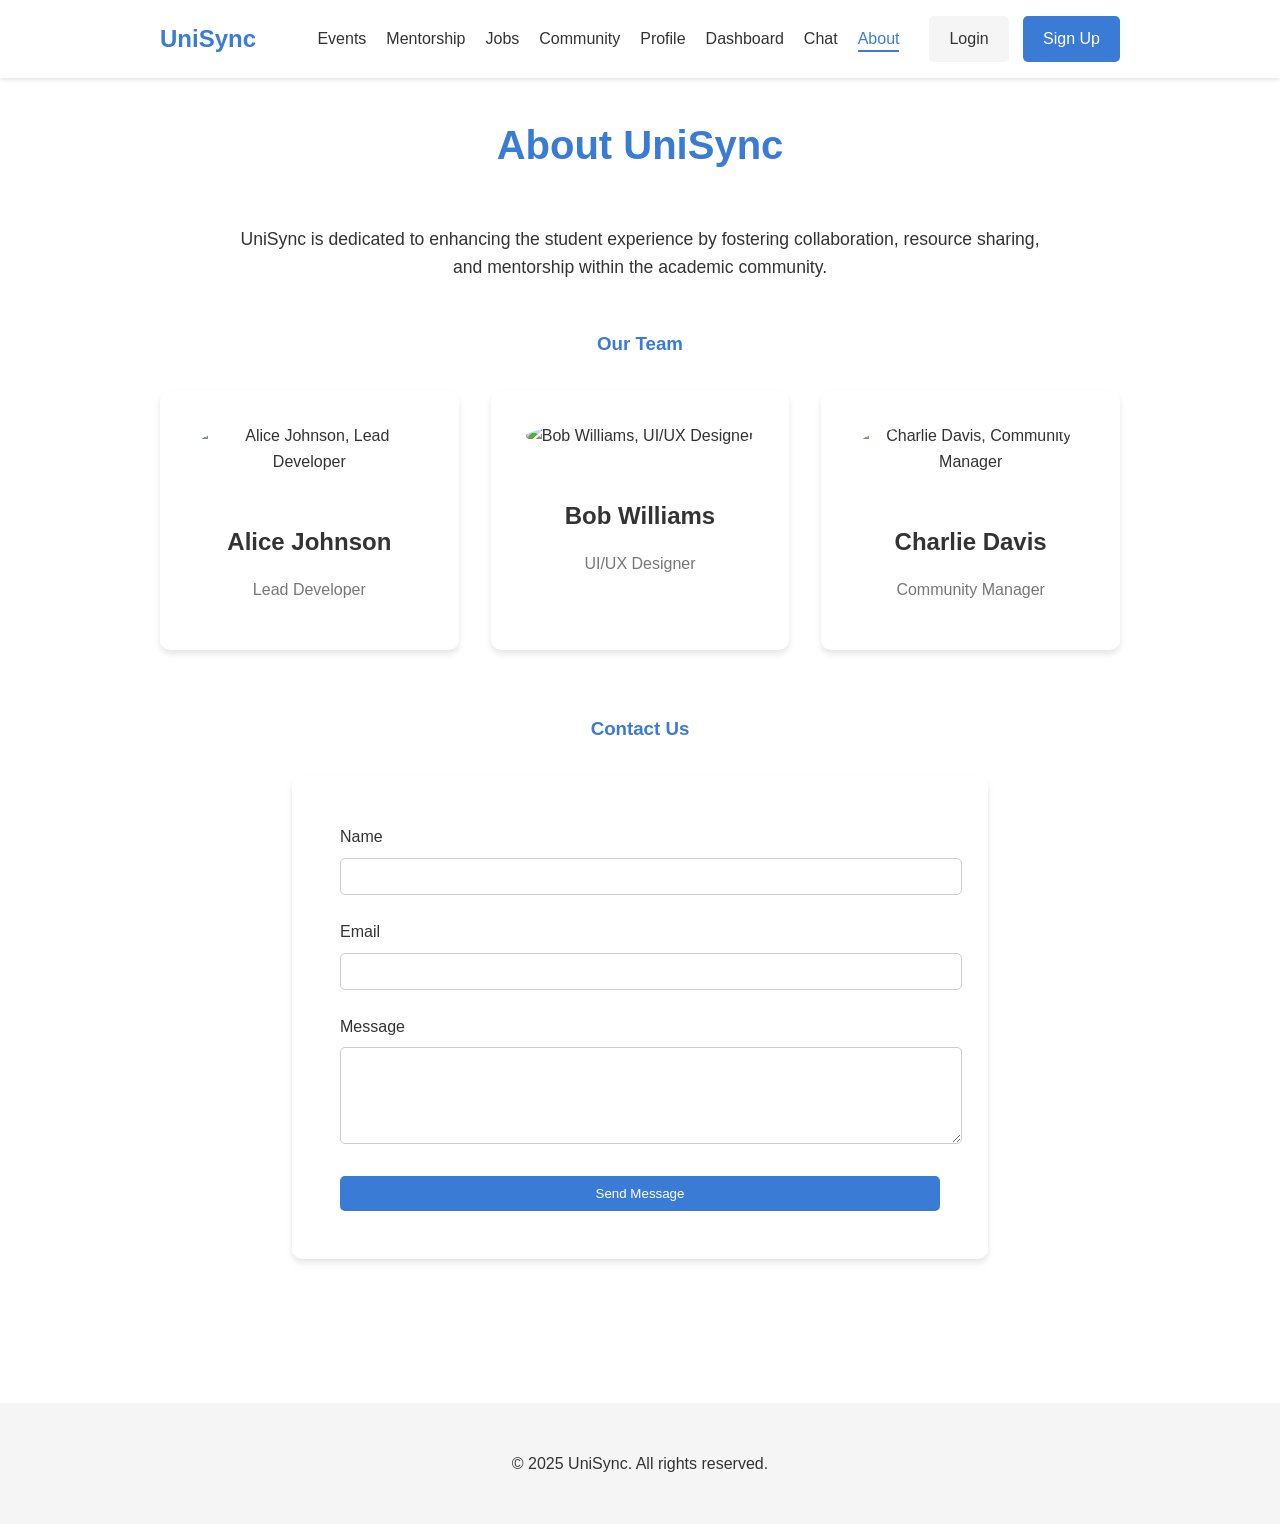
==== about.html @ 7d187633 "firstcommit" ====
<!DOCTYPE html>
<html lang="en">
<head>
    <meta charset="UTF-8">
    <meta name="viewport" content="width=device-width, initial-scale=1.0">
    <meta name="description" content="Learn more about UniSync, our mission, and the team behind the platform. Contact us for any inquiries.">
    <meta name="keywords" content="UniSync, about us, team, contact, mission, vision, student, mentor">
    <title>About Us - UniSync</title>
    <link rel="stylesheet" href="assets/css/style.css">
    <link href="https://fonts.googleapis.com/icon?family=Material+Icons" rel="stylesheet">
</head>
<body>
    <header>
        <nav>
            <div class="container">
                <a href="index.html" class="logo">UniSync</a>
                <div class="nav-right">
                    <div class="hamburger-menu">
                        <div class="line"></div>
                        <div class="line"></div>
                        <div class="line"></div>
                    </div>
                    <ul class="nav-links">
                        <li><a href="events.html">Events</a></li>
                        <li><a href="mentorship.html">Mentorship</a></li>
                        <li><a href="jobs.html">Jobs</a></li>
                        <li><a href="community.html">Community</a></li>
                        <li><a href="profile.html">Profile</a></li>
                        <li><a href="dashboard.html">Dashboard</a></li>
                        <li><a href="chat.html">Chat</a></li>
                        <li><a href="about.html">About</a></li>
                    </ul>
                    <div class="auth-buttons">
                        <a href="login.html" class="btn btn-secondary">Login</a>
                        <a href="signup.html" class="btn btn-primary">Sign Up</a>
                    </div>
                </div>
            </div>
        </nav>
    </header>

    <main>
        <section id="about">
            <div class="container">
                <h2 class="section-title">About UniSync</h2>
                <p class="about-intro">UniSync is dedicated to enhancing the student experience by fostering collaboration, resource sharing, and mentorship within the academic community.</p>

                <div class="team-section">
                    <h3>Our Team</h3>
                    <div class="team-grid">
                        <div class="team-member-card">
                            <img src="https://via.placeholder.com/150" alt="Alice Johnson, Lead Developer">
                            <h4>Alice Johnson</h4>
                            <p>Lead Developer</p>
                        </div>
                        <div class="team-member-card">
                            <img src="https://via.placeholder.com/150" alt="Bob Williams, UI/UX Designer">
                            <h4>Bob Williams</h4>
                            <p>UI/UX Designer</p>
                        </div>
                        <div class="team-member-card">
                            <img src="https://via.placeholder.com/150" alt="Charlie Davis, Community Manager">
                            <h4>Charlie Davis</h4>
                            <p>Community Manager</p>
                        </div>
                    </div>
                </div>

                <div class="contact-section">
                    <h3>Contact Us</h3>
                    <form class="contact-form">
                        <div class="input-group">
                            <label for="contact-name">Name</label>
                            <input type="text" id="contact-name" name="contact-name" required>
                        </div>
                        <div class="input-group">
                            <label for="contact-email">Email</label>
                            <input type="email" id="contact-email" name="contact-email" required>
                        </div>
                        <div class="input-group">
                            <label for="contact-message">Message</label>
                            <textarea id="contact-message" name="contact-message" rows="5" required></textarea>
                        </div>
                        <button type="submit" class="btn btn-primary">Send Message</button>
                    </form>
                </div>
            </div>
        </section>
    </main>

    <footer>
        <div class="container">
            <p>&copy; 2025 UniSync. All rights reserved.</p>
        </div>
    </footer>

    <script src="assets/js/app.js"></script>
</body>
</html>
---- assets/css/style.css ----
:root {
    --primary-color: #3a7bd5;
    --secondary-color: #f5f5f5;
    --text-color: #333;
    --background-color: #fff;
    --container-width: 960px;
}

body {
    font-family: -apple-system, BlinkMacSystemFont, 'Segoe UI', Roboto, Oxygen, Ubuntu, Cantarell, 'Open Sans', 'Helvetica Neue', sans-serif;
    line-height: 1.6;
    color: var(--text-color);
    background-color: var(--background-color);
    margin: 0;
    padding: 0;
}

.container {
    width: var(--container-width);
    max-width: 100%;
    margin: 0 auto;
    padding: 0 20px;
}

header {
    background-color: var(--background-color);
    box-shadow: 0 2px 4px rgba(0,0,0,0.1);
    padding: 1rem 0;
    position: fixed;
    width: 100%;
    top: 0;
    z-index: 1000;
}

header .container {
    display: flex;
    justify-content: space-between;
    align-items: center;
}

.logo {
    font-size: 1.5rem;
    font-weight: bold;
    color: var(--primary-color);
    text-decoration: none;
}

.nav-right {
    display: flex;
    align-items: center;
}

.nav-links {
    list-style: none;
    margin: 0;
    padding: 0;
    display: flex;
}

.nav-links li {
    margin-left: 20px;
}

.nav-links a {
    text-decoration: none;
    color: var(--text-color);
    font-weight: 500;
    position: relative;
    padding-bottom: 5px;
    transition: color 0.3s ease;
}

.nav-links a::after {
    content: '';
    position: absolute;
    bottom: 0;
    left: 0;
    width: 0;
    height: 2px;
    background-color: var(--primary-color);
    transition: width 0.3s ease;
}

.nav-links a:hover::after, .nav-links a.active::after {
    width: 100%;
}

.nav-links a:hover, .nav-links a.active {
    color: var(--primary-color);
}

.auth-buttons {
    margin-left: 20px;
}

.auth-buttons .btn {
    margin-left: 10px;
}

.btn {
    padding: 10px 20px;
    border: none;
    border-radius: 5px;
    cursor: pointer;
    font-weight: 500;
    text-decoration: none;
    display: inline-block;
    transition: background-color 0.3s ease, color 0.3s ease;
}

.btn-primary {
    background-color: var(--primary-color);
    color: #fff;
}

.btn-primary:hover {
    background-color: #2a5a9a;
}

.btn-secondary {
    background-color: var(--secondary-color);
    color: var(--text-color);
}

.btn-secondary:hover {
    background-color: #e0e0e0;
}

#hero {
    background: linear-gradient(to right, #3a7bd5, #00d2ff);
    color: #fff;
    text-align: center;
    padding: 150px 0 100px;
    margin-top: 70px; /* To offset the fixed header */
}

#hero h1 {
    font-size: 3rem;
    margin-bottom: 1rem;
}

#hero p {
    font-size: 1.2rem;
    margin-bottom: 2rem;
}

.btn-hero {
    padding: 12px 25px;
    font-size: 1.1rem;
}

#features, #events, #mentorship, #jobs, #community, #profile, #dashboard, #chat, #about, #testimonials, #cta {
    padding: 80px 0;
}

.section-title {
    text-align: center;
    font-size: 2.5rem;
    margin-bottom: 3rem;
    color: var(--primary-color);
}

.features-grid {
    display: grid;
    grid-template-columns: repeat(auto-fit, minmax(250px, 1fr));
    gap: 2rem;
}

.feature-card {
    background-color: #fff;
    border-radius: 10px;
    padding: 2rem;
    text-align: center;
    box-shadow: 0 4px 6px rgba(0,0,0,0.1);
    transition: transform 0.3s ease, box-shadow 0.3s ease;
}

.feature-card:hover {
    transform: translateY(-5px);
    box-shadow: 0 6px 12px rgba(0,0,0,0.15);
}

.feature-card .material-icons {
    font-size: 3rem;
    color: var(--primary-color);
    margin-bottom: 1rem;
}

.feature-card h3 {
    font-size: 1.5rem;
    margin-bottom: 0.5rem;
}

.filter-bar {
    margin-bottom: 2rem;
    text-align: center;
}

.filter-bar label {
    font-weight: 500;
    margin-right: 10px;
}

.filter-bar select {
    padding: 8px 12px;
    border-radius: 5px;
    border: 1px solid #ccc;
}

.events-grid {
    display: grid;
    gap: 2rem;
}

.event-card {
    background-color: #fff;
    border-radius: 10px;
    display: flex;
    box-shadow: 0 4px 6px rgba(0,0,0,0.1);
    overflow: hidden;
    transition: transform 0.3s ease, box-shadow 0.3s ease;
}

.event-card:hover {
    transform: translateY(-5px);
    box-shadow: 0 6px 12px rgba(0,0,0,0.15);
}

.event-date {
    background-color: var(--primary-color);
    color: #fff;
    text-align: center;
    padding: 1.5rem;
    display: flex;
    flex-direction: column;
    justify-content: center;
    align-items: center;
}

.event-date .month {
    font-size: 1rem;
    font-weight: bold;
    text-transform: uppercase;
}

.event-date .day {
    font-size: 2.5rem;
    font-weight: bold;
}

.event-details {
    padding: 1.5rem;
}

.event-details h3 {
    font-size: 1.5rem;
    margin-top: 0;
    margin-bottom: 0.5rem;
}

.event-details .event-meta {
    font-size: 0.9rem;
    color: #777;
    margin-bottom: 1rem;
}

.event-details p {
    margin-bottom: 1rem;
}

.mentorship-grid {
    display: grid;
    grid-template-columns: repeat(auto-fit, minmax(300px, 1fr));
    gap: 2rem;
}

.mentor-card {
    background-color: #fff;
    border-radius: 10px;
    padding: 2rem;
    text-align: center;
    box-shadow: 0 4px 6px rgba(0,0,0,0.1);
    transition: transform 0.3s ease, box-shadow 0.3s ease;
}

.mentor-card:hover {
    transform: translateY(-5px);
    box-shadow: 0 6px 12px rgba(0,0,0,0.15);
}

.mentor-card img {
    width: 120px;
    height: 120px;
    border-radius: 50%;
    object-fit: cover;
    margin-bottom: 1rem;
}

.mentor-card h3 {
    font-size: 1.5rem;
    margin-bottom: 0.5rem;
}

.mentor-card .mentor-role {
    font-size: 1rem;
    font-weight: 500;
    color: var(--primary-color);
    margin-bottom: 1rem;
}

.mentor-card .mentor-bio {
    font-size: 0.9rem;
    color: #777;
    margin-bottom: 1rem;
}

.mentor-skills {
    display: flex;
    flex-wrap: wrap;
    justify-content: center;
    gap: 5px;
    margin-bottom: 1.5rem;
}

.mentor-skills span {
    background-color: var(--secondary-color);
    color: var(--primary-color);
    padding: 5px 15px;
    border-radius: 20px;
    font-size: 0.8rem;
    font-weight: 500;
}

.jobs-list {
    display: grid;
    gap: 1rem;
}

.job-item {
    background-color: #fff;
    border-radius: 10px;
    padding: 1.5rem;
    display: flex;
    justify-content: space-between;
    align-items: center;
    box-shadow: 0 4px 6px rgba(0,0,0,0.1);
    transition: transform 0.3s ease, box-shadow 0.3s ease;
}

.job-item:hover {
    transform: translateY(-5px);
    box-shadow: 0 6px 12px rgba(0,0,0,0.15);
}

.job-info h3 {
    font-size: 1.2rem;
    margin: 0;
}

.job-info .job-company {
    font-weight: 500;
    color: var(--primary-color);
}

.job-info .job-location {
    color: #777;
}

.job-description {
    background-color: #fafafa;
    padding: 1.5rem;
    border-radius: 0 0 10px 10px;
    display: none;
    margin-top: -10px;
    box-shadow: 0 4px 6px rgba(0,0,0,0.1) inset;
}

.job-description h4 {
    font-size: 1.2rem;
    color: var(--primary-color);
    margin-top: 0;
    margin-bottom: 1rem;
}

.job-description ul {
    list-style-position: inside;
    padding-left: 0;
}

.apply-btn {
    margin-top: 1rem;
}

#community {
    text-align: center;
}

#community p {
    font-size: 1.2rem;
    margin-bottom: 2rem;
}

.login-container {
    display: flex;
    justify-content: center;
    align-items: center;
    min-height: 100vh;
    background: linear-gradient(to right, #3a7bd5, #00d2ff);
    padding: 2rem 0;
}

.login-box {
    background-color: #fff;
    padding: 3rem;
    border-radius: 10px;
    box-shadow: 0 10px 20px rgba(0,0,0,0.2);
    text-align: center;
    width: 500px;
    max-width: 90%;
}

.login-box h2 {
    margin-top: 0;
    margin-bottom: 2rem;
    color: var(--primary-color);
}

.input-group {
    margin-bottom: 1.5rem;
    text-align: left;
}

.input-group label {
    display: block;
    margin-bottom: 0.5rem;
    font-weight: 500;
}

.input-group input, .input-group select {
    width: 100%;
    padding: 10px;
    border-radius: 5px;
    border: 1px solid #ccc;
}

.signup-link {
    margin-top: 2rem;
}

#profile .profile-header {
    display: flex;
    align-items: center;
    margin-bottom: 2rem;
}

#profile .profile-pic {
    width: 150px;
    height: 150px;
    border-radius: 50%;
    object-fit: cover;
    margin-right: 2rem;
}

#profile .profile-info h1 {
    margin: 0;
    font-size: 2.5rem;
}

#profile .profile-info p {
    font-size: 1.2rem;
    color: #777;
    margin: 0;
}

#profile .profile-details h2 {
    font-size: 2rem;
    color: var(--primary-color);
    margin-top: 2rem;
    margin-bottom: 1rem;
    border-bottom: 2px solid var(--primary-color);
    padding-bottom: 0.5rem;
}

#profile .interests-list {
    list-style: none;
    padding: 0;
    display: flex;
    flex-wrap: wrap;
}

#profile .interests-list li {
    background-color: var(--secondary-color);
    color: var(--primary-color);
    padding: 5px 15px;
    border-radius: 20px;
    margin-right: 10px;
    margin-bottom: 10px;
    font-weight: 500;
}

/* Community Page */
.community-grid {
    display: grid;
    grid-template-columns: repeat(auto-fit, minmax(300px, 1fr));
    gap: 2rem;
}

.community-card {
    background-color: #fff;
    border-radius: 10px;
    padding: 2rem;
    text-align: center;
    box-shadow: 0 4px 6px rgba(0,0,0,0.1);
    transition: transform 0.3s ease, box-shadow 0.3s ease;
}

.community-card:hover {
    transform: translateY(-5px);
    box-shadow: 0 6px 12px rgba(0,0,0,0.15);
}

.community-icon .material-icons {
    font-size: 3rem;
    color: var(--primary-color);
    margin-bottom: 1rem;
}

.community-details h3 {
    font-size: 1.5rem;
    margin-bottom: 0.5rem;
}

.community-details p {
    font-size: 0.9rem;
    color: #777;
    margin-bottom: 1rem;
}

.community-tags {
    display: flex;
    flex-wrap: wrap;
    justify-content: center;
    gap: 5px;
    margin-top: 1rem;
}

.community-tags span {
    background-color: var(--secondary-color);
    color: var(--primary-color);
    padding: 5px 10px;
    border-radius: 15px;
    font-size: 0.75rem;
}

/* Dashboard Page */
#dashboard .dashboard-grid {
    display: grid;
    grid-template-columns: 2fr 1fr;
    gap: 2rem;
}

#dashboard .dashboard-section {
    background-color: #fff;
    padding: 2rem;
    border-radius: 10px;
    box-shadow: 0 4px 6px rgba(0,0,0,0.1);
    margin-bottom: 2rem;
}

#dashboard .dashboard-section h3 {
    color: var(--primary-color);
    margin-top: 0;
    margin-bottom: 1.5rem;
    border-bottom: 2px solid var(--primary-color);
    padding-bottom: 0.5rem;
}

#dashboard .feed-post {
    margin-bottom: 1.5rem;
    padding-bottom: 1.5rem;
    border-bottom: 1px solid #eee;
}

#dashboard .feed-post:last-child {
    border-bottom: none;
    margin-bottom: 0;
    padding-bottom: 0;
}

#dashboard .feed-post h4 {
    margin-top: 0;
    margin-bottom: 0.5rem;
    font-size: 1.2rem;
}

#dashboard .feed-post .post-meta {
    font-size: 0.8rem;
    color: #777;
}

#dashboard .mentor-card {
    display: flex;
    align-items: center;
    margin-bottom: 1rem;
}

#dashboard .mentor-card img {
    width: 50px;
    height: 50px;
    border-radius: 50%;
    object-fit: cover;
    margin-right: 1rem;
}

#dashboard .mentor-card h4 {
    margin: 0;
    font-size: 1.1rem;
}

#dashboard .mentor-card p {
    margin: 0;
    font-size: 0.9rem;
    color: #777;
}

#dashboard .btn-small {
    padding: 5px 10px;
    font-size: 0.8rem;
}

#dashboard .event-list li {
    margin-bottom: 1rem;
}

#dashboard .event-list h4 {
    margin: 0;
    font-size: 1.1rem;
}

#dashboard .event-list p {
    margin: 0;
    font-size: 0.9rem;
    color: #777;
}

#dashboard .leaderboard-list li {
    margin-bottom: 0.5rem;
    font-weight: 500;
}

/* Chat Page */
#chat .chat-container {
    display: flex;
    height: 70vh;
    border: 1px solid #eee;
    border-radius: 10px;
    overflow: hidden;
    box-shadow: 0 4px 6px rgba(0,0,0,0.1);
}

#chat .chat-sidebar {
    width: 300px;
    border-right: 1px solid #eee;
    background-color: #f9f9f9;
    padding: 1.5rem;
    overflow-y: auto;
}

#chat .chat-sidebar h3 {
    margin-top: 0;
    color: var(--primary-color);
    border-bottom: 1px solid #eee;
    padding-bottom: 1rem;
    margin-bottom: 1.5rem;
}

#chat .conversation-list {
    list-style: none;
    padding: 0;
    margin: 0;
}

#chat .conversation-list li {
    display: flex;
    align-items: center;
    padding: 10px;
    border-radius: 5px;
    margin-bottom: 10px;
    cursor: pointer;
    transition: background-color 0.3s ease;
}

#chat .conversation-list li:hover, #chat .conversation-list li.active {
    background-color: var(--secondary-color);
}

#chat .conversation-list img {
    width: 40px;
    height: 40px;
    border-radius: 50%;
    object-fit: cover;
    margin-right: 10px;
}

#chat .conversation-info h4 {
    margin: 0;
    font-size: 1rem;
}

#chat .conversation-info p {
    margin: 0;
    font-size: 0.8rem;
    color: #777;
}

#chat .chat-main {
    flex-grow: 1;
    display: flex;
    flex-direction: column;
}

#chat .chat-header {
    display: flex;
    align-items: center;
    padding: 1rem 1.5rem;
    border-bottom: 1px solid #eee;
    background-color: #fff;
}

#chat .chat-header img {
    width: 40px;
    height: 40px;
    border-radius: 50%;
    object-fit: cover;
    margin-right: 10px;
}

#chat .chat-header h4 {
    margin: 0;
    font-size: 1.2rem;
}

#chat .chat-messages {
    flex-grow: 1;
    padding: 1.5rem;
    overflow-y: auto;
    background-color: #fdfdfd;
}

#chat .message {
    margin-bottom: 1rem;
    display: flex;
    flex-direction: column;
}

#chat .message p {
    background-color: var(--secondary-color);
    padding: 10px 15px;
    border-radius: 15px;
    max-width: 70%;
    margin: 0;
}

#chat .message.received p {
    background-color: #e0e0e0;
    align-self: flex-start;
}

#chat .message.sent p {
    background-color: var(--primary-color);
    color: #fff;
    align-self: flex-end;
}

#chat .message .timestamp {
    font-size: 0.7rem;
    color: #999;
    margin-top: 5px;
    align-self: flex-end;
}

#chat .message.received .timestamp {
    align-self: flex-start;
}

#chat .chat-input {
    display: flex;
    padding: 1rem 1.5rem;
    border-top: 1px solid #eee;
    background-color: #fff;
}

#chat .chat-input input {
    flex-grow: 1;
    padding: 10px;
    border: 1px solid #ccc;
    border-radius: 20px;
    margin-right: 10px;
}

#chat .chat-input button {
    border-radius: 20px;
}

/* About Page */
#about .about-intro {
    font-size: 1.1rem;
    text-align: center;
    margin-bottom: 3rem;
    max-width: 800px;
    margin-left: auto;
    margin-right: auto;
}

#about .team-section h3, #about .contact-section h3 {
    color: var(--primary-color);
    margin-bottom: 2rem;
    text-align: center;
}

#about .team-grid {
    display: grid;
    grid-template-columns: repeat(auto-fit, minmax(250px, 1fr));
    gap: 2rem;
    margin-bottom: 4rem;
}

#about .team-member-card {
    background-color: #fff;
    padding: 2rem;
    border-radius: 10px;
    box-shadow: 0 4px 6px rgba(0,0,0,0.1);
    text-align: center;
}

#about .team-member-card img {
    width: 120px;
    height: 120px;
    border-radius: 50%;
    object-fit: cover;
    margin-bottom: 1rem;
}

#about .team-member-card h4 {
    font-size: 1.5rem;
    margin-bottom: 0.5rem;
}

#about .team-member-card p {
    color: #777;
}

#about .contact-form {
    max-width: 600px;
    margin: 0 auto;
    background-color: #fff;
    padding: 3rem;
    border-radius: 10px;
    box-shadow: 0 4px 6px rgba(0,0,0,0.1);
}

#about .contact-form .input-group {
    margin-bottom: 1.5rem;
}

#about .contact-form label {
    display: block;
    margin-bottom: 0.5rem;
    font-weight: 500;
}

#about .contact-form input, #about .contact-form textarea {
    width: 100%;
    padding: 10px;
    border-radius: 5px;
    border: 1px solid #ccc;
}

#about .contact-form textarea {
    resize: vertical;
}

#about .contact-form button {
    width: 100%;
}

footer {
    background-color: var(--secondary-color);
    text-align: center;
    padding: 2rem 0;
    margin-top: 4rem;
}

/* Testimonials Section */
#testimonials {
    background-color: var(--secondary-color);
}

.testimonial-grid {
    display: grid;
    grid-template-columns: repeat(auto-fit, minmax(300px, 1fr));
    gap: 2rem;
}

.testimonial-card {
    background-color: #fff;
    padding: 2rem;
    border-radius: 10px;
    box-shadow: 0 4px 6px rgba(0,0,0,0.1);
    text-align: center;
}

.testimonial-card p {
    font-style: italic;
    margin-bottom: 1rem;
}

.testimonial-author {
    font-weight: 500;
    color: var(--primary-color);
}

/* CTA Section */
#cta {
    text-align: center;
    background: linear-gradient(to right, #3a7bd5, #00d2ff);
    color: #fff;
}

#cta .section-title {
    color: #fff;
}

#cta .btn-large {
    padding: 15px 30px;
    font-size: 1.2rem;
}

/* Responsive Design */
@media (max-width: 768px) {
    .nav-links {
        display: none;
    }

    .nav-right {
        width: 100%;
        justify-content: flex-end;
    }

    .auth-buttons {
        display: none; /* Hide login/signup buttons in mobile nav to save space */
    }

    .hamburger-menu {
        display: block;
        cursor: pointer;
    }

    .hamburger-menu .line {
        width: 25px;
        height: 3px;
        background-color: var(--text-color);
        margin: 5px 0;
    }

    .nav-links.active {
        display: flex;
        flex-direction: column;
        position: absolute;
        top: 70px;
        left: 0;
        background-color: #fff;
        width: 100%;
        padding: 1rem 0;
        box-shadow: 0 2px 4px rgba(0,0,0,0.1);
    }

    .nav-links.active li {
        margin: 10px 20px;
    }

    #hero h1 {
        font-size: 2.5rem;
    }

    .features-grid, .events-grid, .mentorship-grid, .jobs-list, .community-grid, .team-grid, .testimonial-grid {
        grid-template-columns: 1fr;
    }

    .event-card {
        flex-direction: column;
    }

    #profile .profile-header {
        flex-direction: column;
        text-align: center;
    }

    #profile .profile-pic {
        margin-right: 0;
        margin-bottom: 1rem;
    }

    #dashboard .dashboard-grid {
        grid-template-columns: 1fr;
    }

    #chat .chat-container {
        flex-direction: column;
        height: auto;
    }

    #chat .chat-sidebar {
        width: 100%;
        border-right: none;
        border-bottom: 1px solid #eee;
    }

    #chat .chat-main {
        height: 50vh;
    }
}
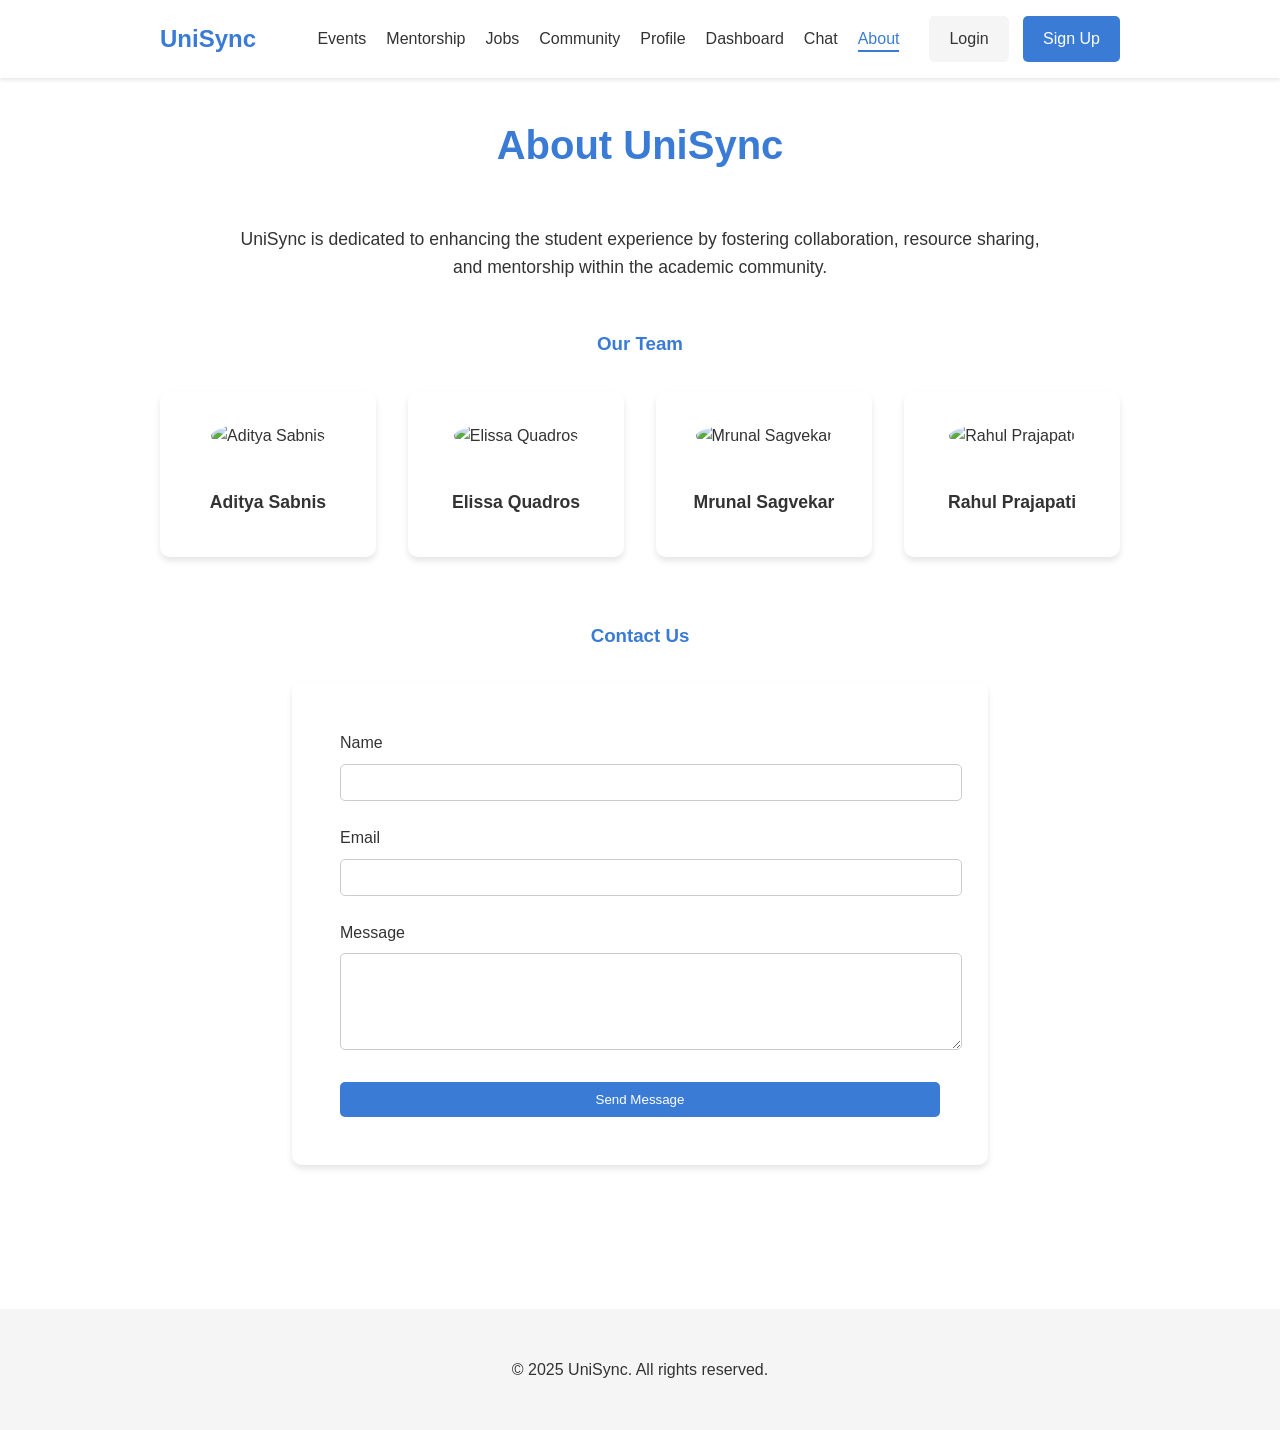
==== commit 8afdeade: "About_Names" ====
--- a/about.html
+++ b/about.html
@@ -49,19 +49,20 @@
                     <h3>Our Team</h3>
                     <div class="team-grid">
                         <div class="team-member-card">
-                            <img src="https://via.placeholder.com/150" alt="Alice Johnson, Lead Developer">
-                            <h4>Alice Johnson</h4>
-                            <p>Lead Developer</p>
+                            <img src="https://placehold.co/50x50/e0e0e0/333333?text=A" alt="Aditya Sabnis">
+                            <h4>Aditya Sabnis</h4>
                         </div>
                         <div class="team-member-card">
-                            <img src="https://via.placeholder.com/150" alt="Bob Williams, UI/UX Designer">
-                            <h4>Bob Williams</h4>
-                            <p>UI/UX Designer</p>
+                            <img src="https://placehold.co/50x50/e0e0e0/333333?text=E" alt="Elissa Quadros">
+                            <h4>Elissa Quadros</h4>
                         </div>
                         <div class="team-member-card">
-                            <img src="https://via.placeholder.com/150" alt="Charlie Davis, Community Manager">
-                            <h4>Charlie Davis</h4>
-                            <p>Community Manager</p>
+                            <img src="https://placehold.co/50x50/e0e0e0/333333?text=M" alt="Mrunal Sagvekar">
+                            <h4>Mrunal Sagvekar</h4>
+                        </div>
+                        <div class="team-member-card">
+                            <img src="https://placehold.co/50x50/e0e0e0/333333?text=R" alt="Rahul Prajapati">
+                            <h4>Rahul Prajapati</h4>
                         </div>
                     </div>
                 </div>
--- a/assets/css/style.css
+++ b/assets/css/style.css
@@ -498,14 +498,88 @@
     font-weight: 500;
 }
 
+main.profile #profile .create-post-card .create-post-input-wrapper {
+    display: flex;
+    align-items: flex-start;
+    gap: 1rem;
+}
+
+main.profile #profile .profile-pic-small {
+    width: 3rem;  
+    height: 3rem;
+    border-radius: 9999px;
+    flex-shrink: 0;
+}
+
+main.profile #profile .create-post-textarea {
+    width: 100%;
+    min-height: 80px;
+    padding: 0.75rem;
+    border: 1px solid var(--border-light);
+    border-radius: var(--border-radius-lg);
+    font-family: 'Inter', sans-serif;
+    font-size: 1rem;
+    resize: vertical;
+    box-sizing: border-box; 
+}
+
+main.profile .create-post-textarea:focus {
+    outline: 2px solid var(--text-blue);
+    border-color: transparent;
+}
+
+main.profile .create-post-actions {
+    display: flex;
+    justify-content: flex-end;
+    margin-top: 1rem;
+}
+
+main.profile .my-posts-card .post-list {
+    list-style: none;
+    padding: 0;
+    margin: 0;
+}
+
+main.profile .post-item + .post-item {
+    margin-top: 1.5rem;
+    padding-top: 1.5rem;
+    border-top: 1px solid var(--border-light);
+}
+
+main.profile .post-header {
+    display: flex;
+    align-items: center;
+    gap: 1rem;
+    margin-bottom: 1rem;
+}
+
+main.profile .post-info h3 {
+    font-size: 1.125rem;
+    font-weight: 600;
+    margin: 0;
+    color: var(--text-primary);
+}
+
+main.profile .post-info .post-date {
+    font-size: 0.875rem;
+    color: var(--text-tertiary);
+}
+
+main.profile .post-content p {
+    color: var(--text-secondary);
+    line-height: 1.6;
+    margin: 0;
+    white-space: pre-wrap; 
+}
+
 /* Community Page */
-.community-grid {
+#community .community-grid {
     display: grid;
     grid-template-columns: repeat(auto-fit, minmax(300px, 1fr));
     gap: 2rem;
 }
 
-.community-card {
+#community .community-card {
     background-color: #fff;
     border-radius: 10px;
     padding: 2rem;
@@ -514,29 +588,29 @@
     transition: transform 0.3s ease, box-shadow 0.3s ease;
 }
 
-.community-card:hover {
+#community .community-card:hover {
     transform: translateY(-5px);
     box-shadow: 0 6px 12px rgba(0,0,0,0.15);
 }
 
-.community-icon .material-icons {
+#community .community-icon .material-icons {
     font-size: 3rem;
     color: var(--primary-color);
     margin-bottom: 1rem;
 }
 
-.community-details h3 {
+#community .community-details h3 {
     font-size: 1.5rem;
     margin-bottom: 0.5rem;
 }
 
-.community-details p {
+#community .community-details p {
     font-size: 0.9rem;
     color: #777;
     margin-bottom: 1rem;
 }
 
-.community-tags {
+#community .community-tags {
     display: flex;
     flex-wrap: wrap;
     justify-content: center;
@@ -544,13 +618,117 @@
     margin-top: 1rem;
 }
 
-.community-tags span {
+#community .community-tags span {
     background-color: var(--secondary-color);
     color: var(--primary-color);
     padding: 5px 10px;
     border-radius: 15px;
     font-size: 0.75rem;
 }
+
+#community .btn.btn-primary {
+            display: inline-block;
+            text-decoration: none;
+            background-color: var(--primary-color);
+            color: #fff;
+            padding: 10px 16px;
+            border-radius: 6px;
+            font-weight: 600;
+            text-align: center;
+            cursor: pointer;
+            border: none;
+            transition: background-color 0.2s;
+            
+            /* This is new/adjusted to fit the centered card */
+            margin-top: 1rem; 
+        }
+        
+        #community .btn.btn-primary:hover {
+            background-color: #0056b3;
+        }
+
+        #community .filter-hidden {
+            display: none;
+        }
+
+        #community .community-threads {
+            max-width: 800px;
+            margin: 40px auto; 
+            background-color: #ffffff;
+            border-radius: 8px;
+            box-shadow: 0 4px 12px rgba(0, 0, 0, 0.1);
+            overflow: hidden; 
+        }
+
+        #community .filter-bar {
+            padding: 15px 25px;
+            background-color: #f9f9f9;
+            border-bottom: 1px solid #e0e0e0;
+            display: flex;
+            align-items: center;
+            gap: 10px; 
+        }
+
+        #community .filter-bar label {
+            font-weight: 500;
+            color: #555;
+        }
+
+        #community .filter-bar select {
+            padding: 8px 12px;
+            border-radius: 6px;
+            border: 1px solid #ccc;
+            font-size: 0.9rem;
+            background-color: #fff;
+        }
+        
+        #community .thread-list {
+            padding: 0;
+            margin: 0;
+        }
+
+        #community .thread-item {
+            padding: 20px 25px;
+            border-bottom: 1px solid #e0e0e0;
+        }
+        
+        #community .thread-item:last-child {
+            border-bottom: none;
+        }
+        
+
+        #community .thread-item:hover {
+            background-color: #fafcff;
+        }
+
+        #community .thread-item h4 {
+            font-size: 1.1rem; 
+            font-weight: 600;
+            color: #007bff; 
+            margin: 0 0 8px 0;
+        }
+
+        #community .thread-item .thread-meta {
+            font-size: 0.85rem; 
+            color: #666;
+            margin: 0 0 10px 0;
+        }
+
+        #community .thread-item p {
+            font-size: 0.95rem; 
+            color: #444;
+            line-height: 1.5;
+            margin: 0;
+        }
+        
+        #community .thread-item {
+            display: flex !important;
+            flex-direction: column !important;
+        }
+
+        #community .filter-hidden {
+            display: none !important; 
+        }
 
 /* Dashboard Page */
 #dashboard .dashboard-grid {
@@ -602,6 +780,7 @@
     display: flex;
     align-items: center;
     margin-bottom: 1rem;
+    margin-left: 0.5rem;
 }
 
 #dashboard .mentor-card img {
@@ -618,7 +797,7 @@
 }
 
 #dashboard .mentor-card p {
-    margin: 0;
+    margin: 1rem;
     font-size: 0.9rem;
     color: #777;
 }
@@ -626,6 +805,7 @@
 #dashboard .btn-small {
     padding: 5px 10px;
     font-size: 0.8rem;
+    margin-left: auto;
 }
 
 #dashboard .event-list li {
@@ -643,10 +823,53 @@
     color: #777;
 }
 
+#dashboard .leaderboard-list {
+    list-style: none; 
+    padding: 0;
+    margin: 0;
+    counter-reset: leaderboard-counter; 
+}
+
 #dashboard .leaderboard-list li {
-    margin-bottom: 0.5rem;
+    display: flex;
+    justify-content: space-between;
+    align-items: center;
+    font-size: 0.9rem;
     font-weight: 500;
-}
+    color: var(--text-secondary);
+    padding: 0.75rem 0.5rem;
+    border-radius: var(--border-radius-lg);
+    margin-bottom: 0.5rem; 
+    transition: background-color 0.2s ease;
+    background-color: #f9fafb;
+}
+
+#dashboard .leaderboard-list li::before {
+    counter-increment: leaderboard-counter;
+    content: counter(leaderboard-counter) ".";
+    font-weight: 600;
+    color: var(--text-tertiary);
+    min-width: 25px; 
+}
+
+#dashboard .leaderboard-list li .name {
+    font-weight: 600;
+    color: var(--text-primary);
+    padding: 0 1rem; 
+    flex-grow: 1; 
+}
+
+#dashboard .leaderboard-list li .points {
+    font-weight: 500;
+    color: var(--text-blue);
+    flex-grow: 0;
+    white-space: nowrap; 
+}
+
+#dashboard .leaderboard-list li:hover {
+    background-color: #f0f9ff; /* light-blue-50 */
+}
+
 
 /* Chat Page */
 #chat .chat-container {
@@ -820,7 +1043,8 @@
 
 #about .team-grid {
     display: grid;
-    grid-template-columns: repeat(auto-fit, minmax(250px, 1fr));
+    grid-template-columns: repeat(4, 1fr);
+    justify-content: center;
     gap: 2rem;
     margin-bottom: 4rem;
 }
@@ -842,12 +1066,14 @@
 }
 
 #about .team-member-card h4 {
-    font-size: 1.5rem;
+    font-size: 1.1rem;
     margin-bottom: 0.5rem;
 }
 
-#about .team-member-card p {
-    color: #777;
+#about .team-member-card:hover:hover {
+      transform: translateY(-5px) scale(1.02); 
+      box-shadow: 0 10px 20px rgba(66, 66, 66, 0.15);
+       
 }
 
 #about .contact-form {
@@ -883,6 +1109,166 @@
 #about .contact-form button {
     width: 100%;
 }
+
+/*Profile page*/
+main.profile {
+    max-width: 896px;
+    margin: 2rem auto;
+    padding: 0 1rem;
+}
+
+main.profile .card {
+    background-color: var(--card-bg, #ffffff);
+    box-shadow: var(--shadow);
+    border-radius: var(--border-radius-xl, 0.75rem);
+    overflow: hidden;
+    margin-bottom: 1.5rem;
+}
+
+main.profile .card-content {
+    padding: 1.5rem;
+}
+@media (min-width: 640px) {
+    main.profile .card-content {
+        padding: 2rem;
+    }
+}
+
+main.profile #profile .profile-banner img {
+    height: 7rem;
+    width: 100%;
+    object-fit: cover;
+}
+
+main.profile #profile .profile-header-flex {
+    display: flex;
+    flex-wrap: wrap;
+    align-items: center;
+    justify-content: flex-start;
+}
+    
+main.profile #profile .profile-pic-wrapper {
+    position: relative;
+    width: auto; 
+    max-width: 7rem;
+}
+
+main.profile #profile .profile-pic {
+    height: 7rem;
+    width: 7rem;
+    border-radius: 9999px;
+    border: 4px solid var(--card-bg, #ffffff);
+    margin-top: -5rem;
+    box-shadow: var(--shadow);
+}
+
+main.profile #profile .profile-headline {
+    margin-left: 1.25rem;
+}
+
+main.profile #profile .profile-headline h1 {
+    font-size: 1.75rem;
+    font-weight: 700;
+    color: var(--text-primary, #1f2937);
+    margin: 0;
+}
+    
+main.profile #profile .profile-headline p {
+    font-size: 1rem;
+    color: var(--text-secondary, #4b5563);
+    margin: 0.25rem 0 0 0;
+}
+
+main.profile #profile .profile-contact {
+    display: flex;
+    align-items: center;
+    flex-wrap: wrap;
+    gap: 1rem;
+    margin-top: 0.5rem;
+    color: var(--text-tertiary, #6b7280);
+}
+
+main.profile #profile .profile-contact-item {
+    display: flex;
+    align-items: center;
+    gap: 0.25rem;
+}
+
+main.profile .card-title {
+    font-size: 1.5rem;
+    font-weight: 700;
+    color: var(--text-primary, #11182c);
+    margin: 0 0 1rem 0;
+}
+
+main.profile .about-text {
+    color: var(--text-secondary, #4b5563);
+    line-height: 1.6;
+}
+
+main.profile .list-container {
+    list-style: none;
+    padding: 0;
+    margin: 0;
+}
+    
+main.profile .list-item {
+    display: flex;
+    gap: 1rem;
+}
+
+main.profile .list-item + .list-item {
+    margin-top: 1.5rem;
+    padding-top: 1.5rem;
+    border-top: 1px solid var(--border-light, #e5e7eb);
+}
+    
+main.profile .item-logo {
+    width: 3.5rem;
+    height: 3.5rem;
+    border-radius: var(--border-radius-lg, 0.5rem);
+    object-fit: cover;
+    flex-shrink: 0;
+}
+
+main.profile .item-details h3 {
+    font-size: 1.125rem;
+    font-weight: 600;
+    margin: 0;
+}
+main.profile .item-details .item-subtitle {
+    font-size: 1rem;
+    color: var(--text-secondary, #4b5563);
+    margin: 0.1rem 0;
+}
+main.profile .item-details .item-date {
+    font-size: 0.875rem;
+    color: var(--text-tertiary, #6b7280);
+    margin: 0.1rem 0;
+}
+main.profile .item-details .item-description {
+    color: var(--text-secondary, #4b5563);
+    margin-top: 0.5rem;
+}
+
+main.profile .skills-container {
+    display: flex;
+    flex-wrap: wrap;
+    gap: 0.5rem;
+}
+
+main.profile .skill-pill {
+    display: inline-block;
+    background-color: #e0f2fe;
+    color: #0c4a6e;
+    border: 1px solid #bae6fd;
+    padding: 4px 12px;
+    border-radius: 9999px;
+    font-size: 0.875rem;
+    font-weight: 500;
+}
+
+
 
 footer {
     background-color: var(--secondary-color);
@@ -1019,4 +1405,4 @@
     #chat .chat-main {
         height: 50vh;
     }
-}+}
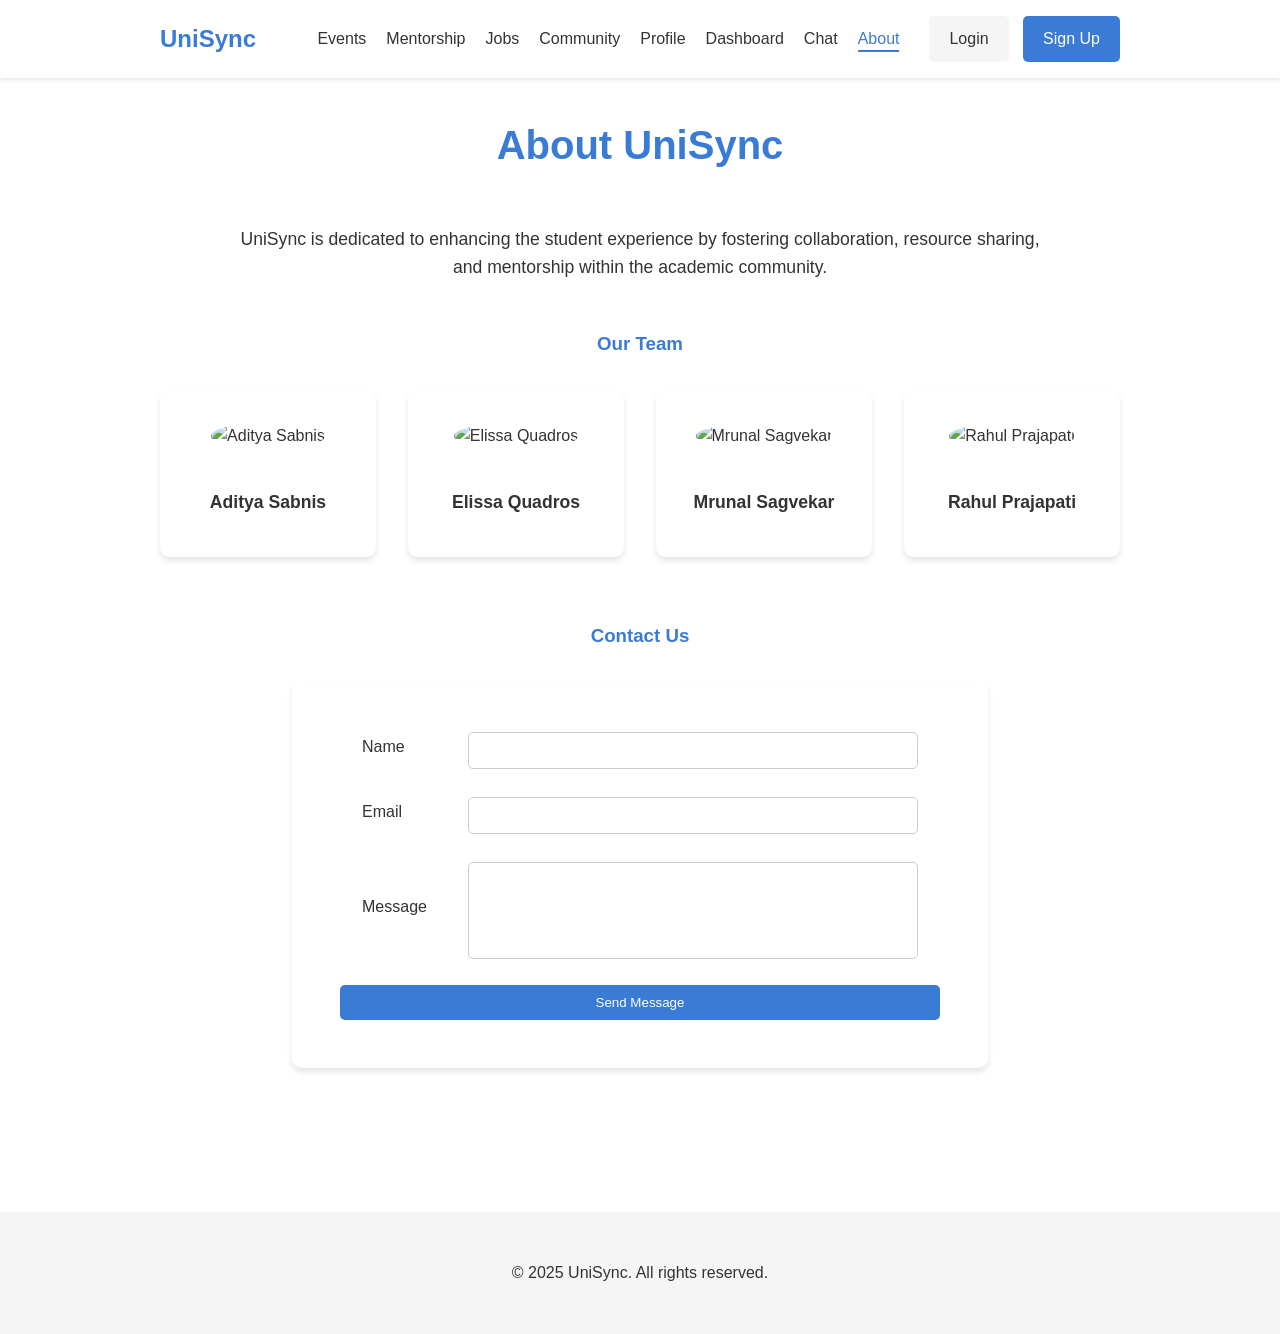
==== commit 8fa840ee: "Signup_AboutFIX" ====
--- a/about.html
+++ b/about.html
@@ -96,5 +96,56 @@
     </footer>
 
     <script src="assets/js/app.js"></script>
+    <script> 
+        const contactForm = document.querySelector('.contact-form');
+
+    if (contactForm) {
+        // Add a submit event listener to the form
+        contactForm.addEventListener('submit', (event) => {
+            // Prevent the default form submission (which reloads the page)
+            event.preventDefault();
+
+            // Get form data (optional, but good practice)
+            const name = document.getElementById('contact-name').value;
+            const email = document.getElementById('contact-email').value;
+            const message = document.getElementById('contact-message').value;
+
+            // Log the data to the console to show it's working
+            console.log('Form submitted!');
+            console.log('Name:', name);
+            console.log('Email:', email);
+            console.log('Message:', message);
+
+            // --- Mock Sending Message ---
+            // In a real app, you would send this data to a server here.
+            
+            // Get the submit button
+            const submitButton = contactForm.querySelector('button[type="submit"]');
+            
+            // Disable the button and show a "sending" message
+            submitButton.disabled = true;
+            submitButton.textContent = 'Sending...';
+
+            // Simulate a network request (e.g., 2 seconds)
+            setTimeout(() => {
+                // Show a success message
+                submitButton.textContent = 'Message Sent!';
+                submitButton.style.backgroundColor = '#28a745'; // Green color
+
+                // Reset the form fields
+                contactForm.reset();
+
+                // Re-enable the button and restore original text after a delay
+                setTimeout(() => {
+                    submitButton.disabled = false;
+                    submitButton.textContent = 'Send Message';
+                    submitButton.style.backgroundColor = ''; // Revert to original color
+                }, 3000); // Wait 3 seconds before resetting the button
+
+            }, 2000); // Simulate 2-second send time
+        });
+    }
+
+    </script>
 </body>
 </html>
--- a/assets/css/style.css
+++ b/assets/css/style.css
@@ -114,7 +114,7 @@
 }
 
 .btn-primary:hover {
-    background-color: #2a5a9a;
+    background-color: #6dabfd;
 }
 
 .btn-secondary {
@@ -125,13 +125,27 @@
 .btn-secondary:hover {
     background-color: #e0e0e0;
 }
-
+.glass-box {
+    /* 1. The semi-transparent background (the glass tint) */
+    background: rgba(255, 255, 255, 0.1);
+    /* 2. The blur effect on the background */
+    backdrop-filter: blur(15px); 
+    /* 3. The rounded corners */
+    border-radius: 1rem; /* 16px */   
+    /* 4. The subtle "edge" border */
+    border: 1px solid rgba(255, 255, 255, 0.2);  
+    /* 5. A shadow for depth */
+    box-shadow: 0 4px 6px rgba(0, 0, 0, 0.1);
+    /* Other styles for looks */
+    padding: 1rem;
+    color: white;
+}
 #hero {
     background: linear-gradient(to right, #3a7bd5, #00d2ff);
     color: #fff;
     text-align: center;
     padding: 150px 0 100px;
-    margin-top: 70px; /* To offset the fixed header */
+    margin-top: 70px;
 }
 
 #hero h1 {
@@ -275,12 +289,18 @@
 }
 
 .mentor-card {
+    display: flex;
+    flex-direction: column;
+    align-items: center;
+    text-align: center; 
+    flex-grow: 0;
+    max-width: 400px; 
     background-color: #fff;
     border-radius: 10px;
     padding: 2rem;
     text-align: center;
     box-shadow: 0 4px 6px rgba(0,0,0,0.1);
-    transition: transform 0.3s ease, box-shadow 0.3s ease;
+    transition: transform 0.3s ease, box-shadow 0.3s ease;    
 }
 
 .mentor-card:hover {
@@ -410,41 +430,59 @@
 }
 
 .login-box {
-    background-color: #fff;
     padding: 3rem;
     border-radius: 10px;
+    border-color: white;
     box-shadow: 0 10px 20px rgba(0,0,0,0.2);
     text-align: center;
-    width: 500px;
+    width: 400px;
     max-width: 90%;
 }
 
-.login-box h2 {
+.login-box h1 {
     margin-top: 0;
     margin-bottom: 2rem;
-    color: var(--primary-color);
+    color: white;
 }
 
 .input-group {
-    margin-bottom: 1.5rem;
+    margin-bottom: 1rem;
     text-align: left;
-}
-
-.input-group label {
-    display: block;
-    margin-bottom: 0.5rem;
-    font-weight: 500;
-}
-
-.input-group input, .input-group select {
-    width: 100%;
-    padding: 10px;
-    border-radius: 5px;
-    border: 1px solid #ccc;
+    display: grid; 
+  grid-template-columns: 1fr max-content;
+  column-gap: .75rem;
+  align-items: center;
+  border: 2px solid hsla(0, 0%, 100%, .7);
+  padding-inline: 1.25rem;
+  border-radius: 4rem;
+}
+
+.input{
+  border: none;
+  outline: none;
+  width: 100%;
+  background: none;
+  color: var(--white-color);
+  padding-block: 1rem;
+}
+
+.input::placeholder {
+  color: var(--white-color);
+  font-size: medium;
+}
+.login-box .btn-primary {
+    padding: 1rem 2rem; 
+    border-radius: 4rem; 
+    font-size: medium;
+}
+.input i {
+  font-size: 1.25rem;
+  color: hsla(0, 0%, 100%, 0.7);
 }
 
 .signup-link {
     margin-top: 2rem;
+    color: white;
 }
 
 #profile .profile-header {
@@ -577,9 +615,16 @@
     display: grid;
     grid-template-columns: repeat(auto-fit, minmax(300px, 1fr));
     gap: 2rem;
-}
-
-#community .community-card {
+    align-items: stretch;
+}
+
+#community .community-card {   
+    display: flex;
+    flex-direction: column;
+    align-items: center;
+    text-align: center; 
+    flex-grow: 0;
+    max-width: 400px; 
     background-color: #fff;
     border-radius: 10px;
     padding: 2rem;
@@ -643,15 +688,15 @@
             margin-top: 1rem; 
         }
         
-        #community .btn.btn-primary:hover {
+#community .btn.btn-primary:hover {
             background-color: #0056b3;
         }
 
-        #community .filter-hidden {
+#community .filter-hidden {
             display: none;
         }
 
-        #community .community-threads {
+#community .community-threads {
             max-width: 800px;
             margin: 40px auto; 
             background-color: #ffffff;
@@ -660,7 +705,7 @@
             overflow: hidden; 
         }
 
-        #community .filter-bar {
+#community .filter-bar {
             padding: 15px 25px;
             background-color: #f9f9f9;
             border-bottom: 1px solid #e0e0e0;
@@ -669,12 +714,12 @@
             gap: 10px; 
         }
 
-        #community .filter-bar label {
+#community .filter-bar label {
             font-weight: 500;
             color: #555;
         }
 
-        #community .filter-bar select {
+#community .filter-bar select {
             padding: 8px 12px;
             border-radius: 6px;
             border: 1px solid #ccc;
@@ -682,67 +727,85 @@
             background-color: #fff;
         }
         
-        #community .thread-list {
+#community .thread-list {
             padding: 0;
             margin: 0;
         }
 
-        #community .thread-item {
+#community .thread-item {
             padding: 20px 25px;
             border-bottom: 1px solid #e0e0e0;
         }
         
-        #community .thread-item:last-child {
+#community .thread-item:last-child {
             border-bottom: none;
         }
         
 
-        #community .thread-item:hover {
+#community .thread-item:hover {
             background-color: #fafcff;
         }
 
-        #community .thread-item h4 {
+#community .thread-item h4 {
             font-size: 1.1rem; 
             font-weight: 600;
             color: #007bff; 
             margin: 0 0 8px 0;
         }
 
-        #community .thread-item .thread-meta {
+#community .thread-item .thread-meta {
             font-size: 0.85rem; 
             color: #666;
             margin: 0 0 10px 0;
         }
 
-        #community .thread-item p {
+#community .thread-item p {
             font-size: 0.95rem; 
             color: #444;
             line-height: 1.5;
             margin: 0;
         }
         
-        #community .thread-item {
+#community .thread-item {
             display: flex !important;
             flex-direction: column !important;
         }
 
-        #community .filter-hidden {
+#community .filter-hidden {
             display: none !important; 
         }
 
-/* Dashboard Page */
+/*Dashboard Page*/
+#dashboard {
+    padding: 80px 0;
+}
+
+#dashboard .section-title {
+    text-align: center; 
+    margin-bottom: 2rem;
+}
+
 #dashboard .dashboard-grid {
     display: grid;
-    grid-template-columns: 2fr 1fr;
+    grid-template-columns: repeat(auto-fit, minmax(350px, 1fr));
     gap: 2rem;
+    grid-template-columns: repeat(auto-fit, minmax(350px, 1fr));
 }
 
 #dashboard .dashboard-section {
     background-color: #fff;
+    border-radius: 10px;
+    box-shadow: 0 4px 12px rgba(0, 0, 0, 0.05);
     padding: 2rem;
-    border-radius: 10px;
-    box-shadow: 0 4px 6px rgba(0,0,0,0.1);
-    margin-bottom: 2rem;
+    display: flex;
+    flex-direction: column;
+    transition: transform 0.3s ease, box-shadow 0.3s ease;
+    margin-bottom: 0; 
+}
+
+#dashboard .dashboard-section:hover {
+    transform: translateY(-5px);
+    box-shadow: 0 6px 16px rgba(0, 0, 0, 0.08);
 }
 
 #dashboard .dashboard-section h3 {
@@ -751,123 +814,323 @@
     margin-bottom: 1.5rem;
     border-bottom: 2px solid var(--primary-color);
     padding-bottom: 0.5rem;
-}
-
-#dashboard .feed-post {
+    font-size: 1.4rem; 
+}
+
+.widget-header {
+    display: flex;
+    justify-content: space-between;
+    align-items: center;
     margin-bottom: 1.5rem;
-    padding-bottom: 1.5rem;
-    border-bottom: 1px solid #eee;
-}
-
-#dashboard .feed-post:last-child {
+}
+
+.widget-header h3 {
+    margin-bottom: 0;
     border-bottom: none;
-    margin-bottom: 0;
     padding-bottom: 0;
 }
 
-#dashboard .feed-post h4 {
+.h4-margin-top {
+    margin-top: 1.5rem;
+}
+
+/* Widget-Specific Styles*/
+/* --- Welcome Widget --- */
+.welcome-widget h3 {
+    font-size: 1.8rem;
+    color: var(--text-color);
+    border-bottom: none;
+    padding-bottom: 0;
+    margin-bottom: 0.5rem;
+}
+.welcome-widget .subtitle {
+    font-size: 1.1rem;
+    color: #555;
     margin-top: 0;
+}
+.quick-actions {
+    display: flex;
+    gap: 1rem;
+    flex-wrap: wrap;
+    margin-top: 1.5rem;
+}
+.quick-actions .btn {
+    display: flex;
+    align-items: center;
+    gap: 0.5rem; 
+}
+.quick-actions .btn .badge {
+    background-color: #e74c3c;
+    color: white;
+    border-radius: 50%;
+    padding: 2px 8px;
+    font-size: 0.8rem;
+    margin-left: 0.25rem;
+}
+
+/* --- Schedule Widget --- */
+.schedule-list {
+    display: flex;
+    flex-direction: column;
+    gap: 0.5rem;
+}
+.schedule-item {
+    display: flex;
+    justify-content: space-between;
+    align-items: center;
+    padding: 1rem;
+    border-radius: 8px;
+    transition: background-color 0.2s ease;
+}
+.schedule-item:hover {
+    background-color: #f9f9f9;
+}
+.schedule-item.suggested {
+    background-color: #fffaf0;
+    border-left: 4px solid #ffc107;
+}
+.schedule-info h4 {
+    margin: 0;
+    font-size: 1.1rem;
+    font-weight: 500;
+}
+.schedule-info p {
+    margin: 0;
+    font-size: 0.9rem;
+    color: #777;
+}
+.schedule-tag {
+    font-size: 0.8rem;
+    font-weight: 600;
+    padding: 0.25rem 0.75rem;
+    border-radius: 15px;
+    white-space: nowrap;
+}
+.schedule-tag.registered { background-color: #d4edda; color: #155724; }
+.schedule-tag.suggested { background-color: #fff3cd; color: #856404; }
+.schedule-tag.deadline { background-color: #f8d7da; color: #721c24; }
+
+/*Widget 3: Suggested */
+.suggested-widget .material-icons {
+    font-size: 1.5rem; 
+    color: #3a7bd5;
+    margin-top: 0.5rem;
+    display: inline-block;   
+    vertical-align: middle; 
+    margin-right: 0.5rem;    
+    margin-bottom: 0.25rem; 
+}
+
+.suggested-widget h4 {
+    margin: 0 0 0.25rem 0;
+    font-size: 1.2rem;
+    font-weight: 600;
+    border: none; 
+    padding: 0;
+    color: #333; 
+    transition: color 0.1s ease-out; 
+    cursor: pointer; 
+    display: inline-block;  
+    vertical-align: middle;  
+    margin-top: 0.5rem; 
+    margin-bottom: 0.5rem;   
+}
+.suggested-widget p {
+    margin: 0 0 0.75rem 0;
+    font-size: 0.9rem;
+    color: #777;
+    line-height: 1.4;
+    transition: color 0.1s ease-out;
+    margin-top: 0.5rem;
     margin-bottom: 0.5rem;
-    font-size: 1.2rem;
-}
-
-#dashboard .feed-post .post-meta {
-    font-size: 0.8rem;
-    color: #777;
-}
-
-#dashboard .mentor-card {
-    display: flex;
-    align-items: center;
-    margin-bottom: 1rem;
-    margin-left: 0.5rem;
-}
-
-#dashboard .mentor-card img {
-    width: 50px;
-    height: 50px;
+}
+.suggested-widget .community-suggestion-item {
+    padding: 1rem;
+    border-radius: 8px;
+    margin-bottom: 0.8rem; 
+    transition: background-color 0.2s ease-out;
+}
+
+.suggested-widget .community-suggestion-item:hover {
+    background-color: #f9f9f9; 
+}
+
+.suggested-widget .btn {
+    margin-bottom: 1.5rem; 
+    margin-top: 0.5rem;
+}
+
+/* Widget 4: Mentoring */
+.mentor-scroll {
+    display: flex;
+    overflow-x: auto;
+    gap: 1.5rem;
+    padding: 0.5rem 0.25rem 1rem 0.25rem;
+}
+.mentor-card-small {
+    text-align: center;
+    min-width: 100px;
+    display: flex;
+    flex-direction: column;
+    align-items: center;
+}
+.mentor-card-small img {
+    width: 60px;
+    height: 60px;
+    border-radius: 50%;
+    margin-bottom: 0.5rem;
+    object-fit: cover;
+}
+.mentor-card-small h5 {
+    margin: 0 0 0.5rem 0;
+    font-size: 0.9rem;
+    font-weight: 500;
+}
+.recent-messages .message-preview {
+    display: flex;
+    gap: 1rem;
+    align-items: center;
+    padding: 0.75rem;
+    border-radius: 8px;
+    text-decoration: none;
+    color: var(--text-color);
+    transition: background-color 0.2s ease;
+}
+.recent-messages .message-preview:hover {
+    background-color: #f9f9f9;
+}
+.recent-messages .message-preview img {
+    width: 40px;
+    height: 40px;
     border-radius: 50%;
     object-fit: cover;
-    margin-right: 1rem;
-}
-
-#dashboard .mentor-card h4 {
+}
+.recent-messages .message-info h5 {
+    margin: 0;
+    font-weight: 600;
+    font-size: 1rem;
+}
+.recent-messages .message-info p {
+    margin: 0;
+    font-size: 0.9rem;
+    color: #555;
+    white-space: nowrap;
+    overflow: hidden;
+    text-overflow: ellipsis;
+    max-width: 250px;
+}
+
+/* --- Career Hub Widget --- */
+.job-recommendation {
+    display: flex;
+    justify-content: space-between;
+    align-items: center;
+    padding: 1rem;
+    border-radius: 8px;
+    transition: background-color 0.2s ease;
+}
+.career-widget-header h3 {
+    flex-grow: 1; 
+    border-bottom: 2px solid var(--primary-color);
+    padding-bottom: 0.5rem;
+    margin-right: 1.5rem; 
+}
+.job-recommendation:hover {
+    background-color: #f9f9f9;
+}
+.job-recommendation .job-info h4 {
     margin: 0;
     font-size: 1.1rem;
-}
-
-#dashboard .mentor-card p {
-    margin: 1rem;
+    font-weight: 500;
+}
+.job-recommendation .job-info p {
+    margin: 0;
     font-size: 0.9rem;
     color: #777;
 }
 
-#dashboard .btn-small {
-    padding: 5px 10px;
-    font-size: 0.8rem;
-    margin-left: auto;
-}
-
-#dashboard .event-list li {
-    margin-bottom: 1rem;
-}
-
-#dashboard .event-list h4 {
-    margin: 0;
-    font-size: 1.1rem;
-}
-
-#dashboard .event-list p {
-    margin: 0;
+/* --- Progress Widget --- */
+.progress-widget {
+    text-align: center;
+}
+.progress-widget h3{
+    text-align: left;
+}
+.progress-widget .rank {
+    font-size: 1.2rem;
+    color: #555;
+    margin: 0;
+}
+.progress-widget .rank strong {
+    color: var(--primary-color);
+    font-size: 1.6rem;
+}
+.progress-widget p {
+    margin-top: 0.25rem;
+}
+.progress-bar {
+    width: 100%;
+    background-color: #e0e0e0;
+    border-radius: 10px;
+    height: 10px;
+    overflow: hidden;
+    margin: 1rem 0 0.5rem 0;
+}
+.progress-bar-inner {
+    height: 100%;
+    background-color: var(--primary-color);
+    border-radius: 10px;
+}
+.progress-text {
     font-size: 0.9rem;
     color: #777;
 }
-
-#dashboard .leaderboard-list {
-    list-style: none; 
-    padding: 0;
-    margin: 0;
-    counter-reset: leaderboard-counter; 
-}
-
-#dashboard .leaderboard-list li {
-    display: flex;
-    justify-content: space-between;
-    align-items: center;
-    font-size: 0.9rem;
-    font-weight: 500;
-    color: var(--text-secondary);
-    padding: 0.75rem 0.5rem;
-    border-radius: var(--border-radius-lg);
-    margin-bottom: 0.5rem; 
-    transition: background-color 0.2s ease;
-    background-color: #f9fafb;
-}
-
-#dashboard .leaderboard-list li::before {
-    counter-increment: leaderboard-counter;
-    content: counter(leaderboard-counter) ".";
-    font-weight: 600;
-    color: var(--text-tertiary);
-    min-width: 25px; 
-}
-
-#dashboard .leaderboard-list li .name {
-    font-weight: 600;
-    color: var(--text-primary);
-    padding: 0 1rem; 
-    flex-grow: 1; 
-}
-
-#dashboard .leaderboard-list li .points {
-    font-weight: 500;
-    color: var(--text-blue);
-    flex-grow: 0;
-    white-space: nowrap; 
-}
-
-#dashboard .leaderboard-list li:hover {
-    background-color: #f0f9ff; /* light-blue-50 */
+.recent-badges {
+    margin-top: 1.5rem;
+}
+.badge-icon {
+    font-size: 2.5rem;
+    color: #f1c40f; 
+    margin: 0 0.5rem;
+    opacity: 0.8;
+}
+.badge-icon:nth-child(2) {
+    color: #c0c0c0; 
+}
+.badge-icon:nth-child(3) {
+    color: #cd7f32; 
+}
+
+/*Responsive Styles*/
+@media (max-width: 768px) {
+    #dashboard .dashboard-grid {
+        grid-template-columns: 1fr;
+    }
+
+    #dashboard .section-title {
+        text-align: center;
+    }
+
+    .welcome-widget h3 {
+        font-size: 1.5rem;
+    }
+    .welcome-widget .subtitle {
+        font-size: 1rem;
+    }
+    .quick-actions {
+        flex-direction: column;
+    }
+    .quick-actions .btn {
+        justify-content: center;
+    }
+
+    .tabs {
+        flex-wrap: wrap;
+    }
+    .tab-btn {
+        flex-grow: 1;
+        text-align: center;
+    }
 }
 
 
@@ -1096,14 +1359,15 @@
 }
 
 #about .contact-form input, #about .contact-form textarea {
-    width: 100%;
+    width: 450px;
     padding: 10px;
     border-radius: 5px;
     border: 1px solid #ccc;
+    box-sizing: border-box;
 }
 
 #about .contact-form textarea {
-    resize: vertical;
+    resize: none;
 }
 
 #about .contact-form button {
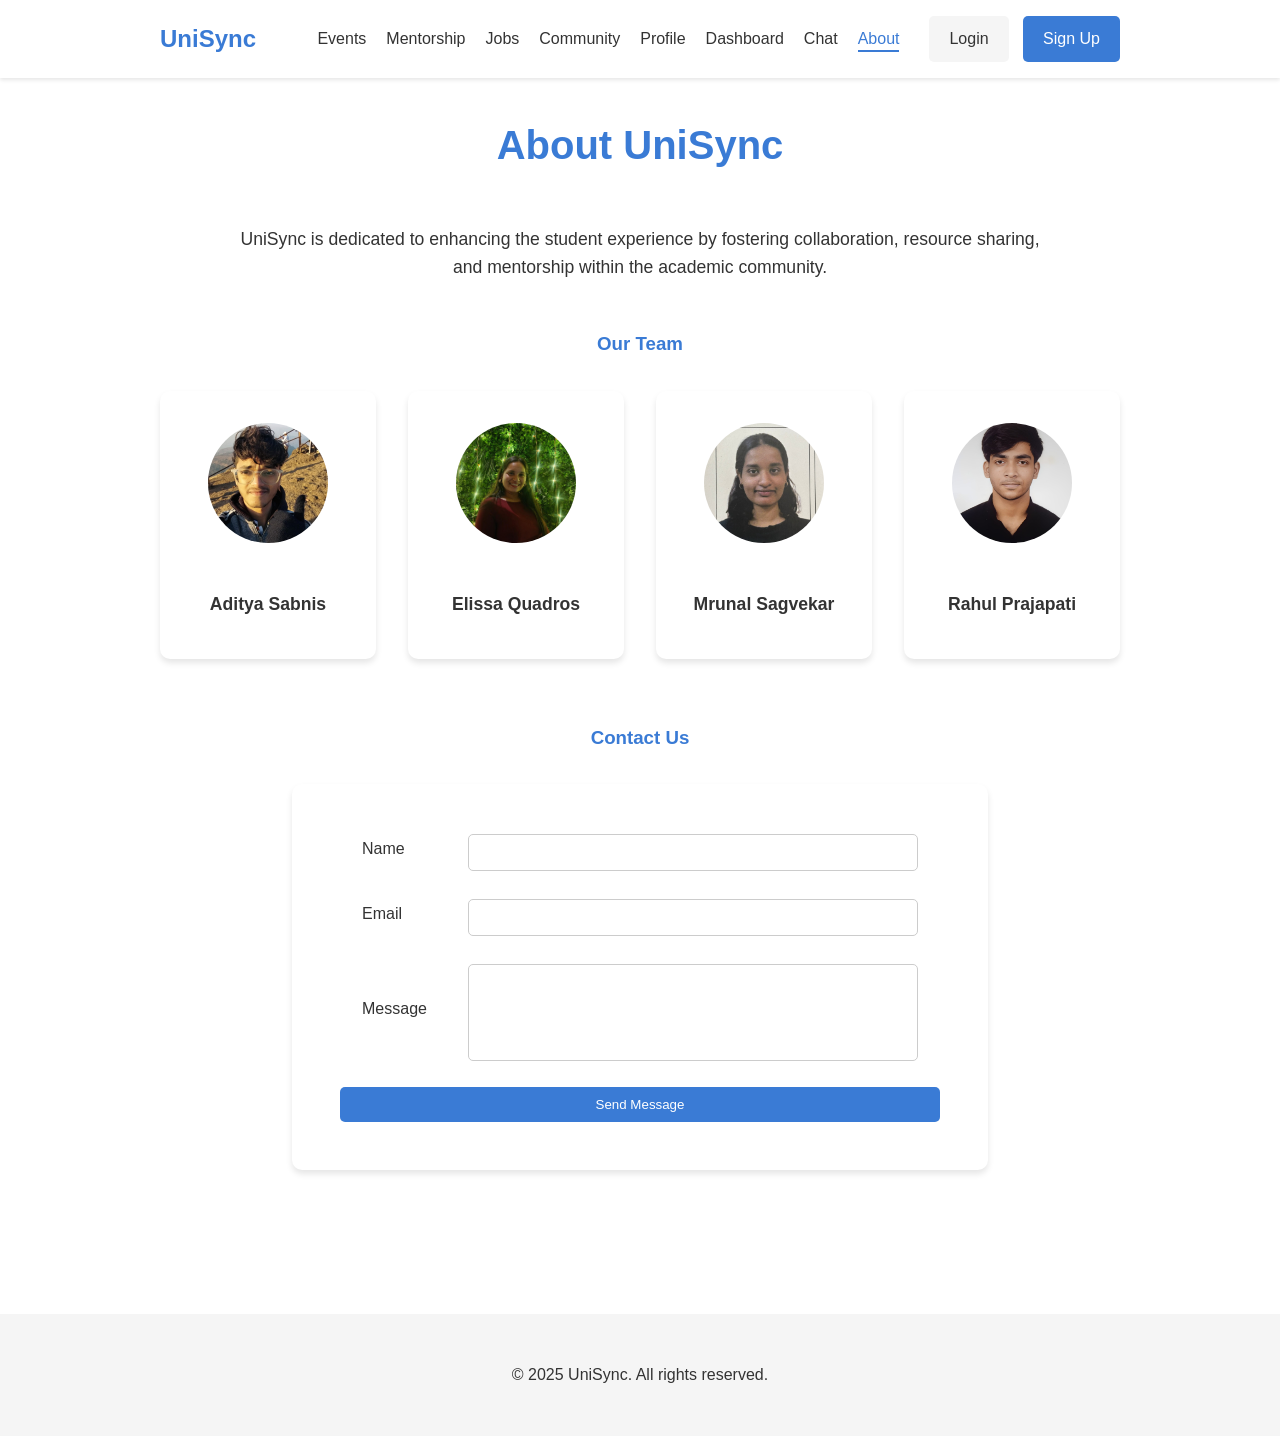
==== commit 75f2c940: "Team_Photos" ====
--- a/about.html
+++ b/about.html
@@ -49,19 +49,19 @@
                     <h3>Our Team</h3>
                     <div class="team-grid">
                         <div class="team-member-card">
-                            <img src="https://placehold.co/50x50/e0e0e0/333333?text=A" alt="Aditya Sabnis">
+                            <img src="assets/img/aditya.jpg" alt="Aditya Sabnis">
                             <h4>Aditya Sabnis</h4>
                         </div>
                         <div class="team-member-card">
-                            <img src="https://placehold.co/50x50/e0e0e0/333333?text=E" alt="Elissa Quadros">
+                            <img src="assets/img/elissa.jpg" alt="Elissa Quadros">
                             <h4>Elissa Quadros</h4>
                         </div>
                         <div class="team-member-card">
-                            <img src="https://placehold.co/50x50/e0e0e0/333333?text=M" alt="Mrunal Sagvekar">
+                            <img src="assets/img/mrunal.jpg" alt="Mrunal Sagvekar">
                             <h4>Mrunal Sagvekar</h4>
                         </div>
                         <div class="team-member-card">
-                            <img src="https://placehold.co/50x50/e0e0e0/333333?text=R" alt="Rahul Prajapati">
+                            <img src="assets/img/rahul.jpg "Rahul Prajapati">
                             <h4>Rahul Prajapati</h4>
                         </div>
                     </div>
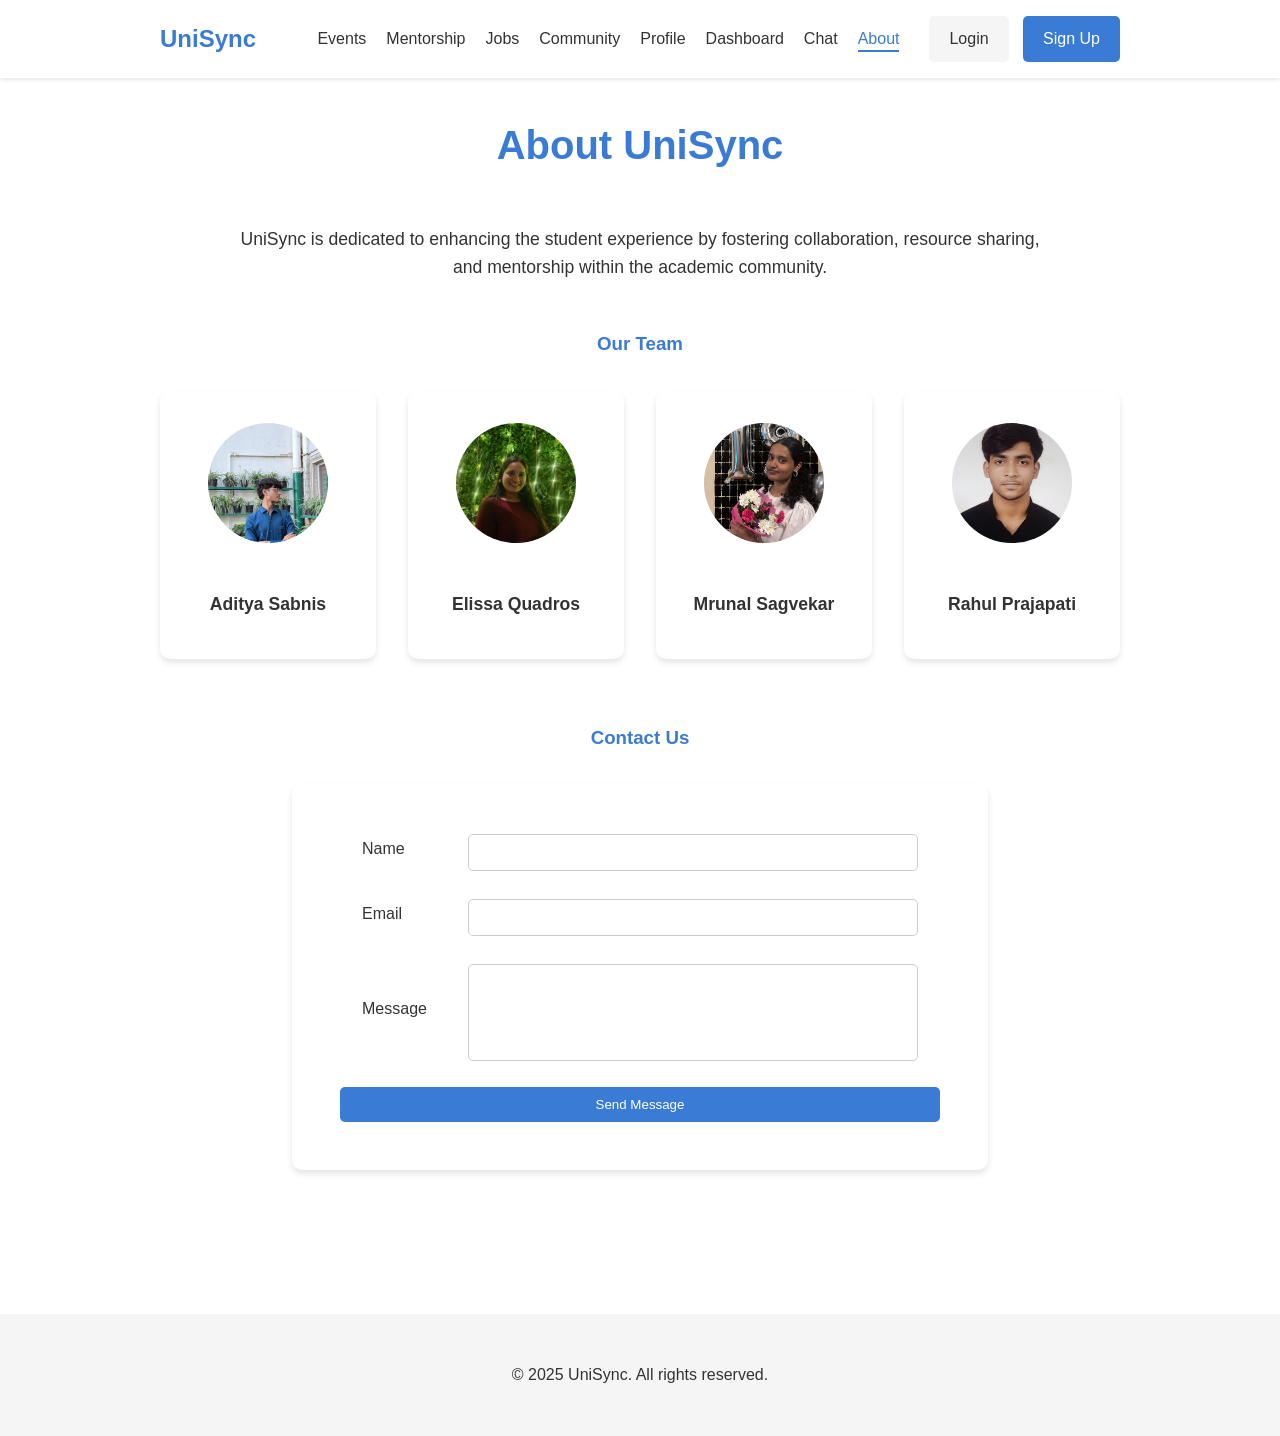
==== commit abb60ad0: "Team_Photos_NEW2" ====
--- a/about.html
+++ b/about.html
@@ -49,7 +49,7 @@
                     <h3>Our Team</h3>
                     <div class="team-grid">
                         <div class="team-member-card">
-                            <img src="assets/img/aditya.jpg" alt="Aditya Sabnis">
+                            <img src="assets/img/aditya2.jpg" alt="Aditya Sabnis">
                             <h4>Aditya Sabnis</h4>
                         </div>
                         <div class="team-member-card">
@@ -57,7 +57,7 @@
                             <h4>Elissa Quadros</h4>
                         </div>
                         <div class="team-member-card">
-                            <img src="assets/img/mrunal.jpg" alt="Mrunal Sagvekar">
+                            <img src="assets/img/mrunal2.jpg" alt="Mrunal Sagvekar">
                             <h4>Mrunal Sagvekar</h4>
                         </div>
                         <div class="team-member-card">
